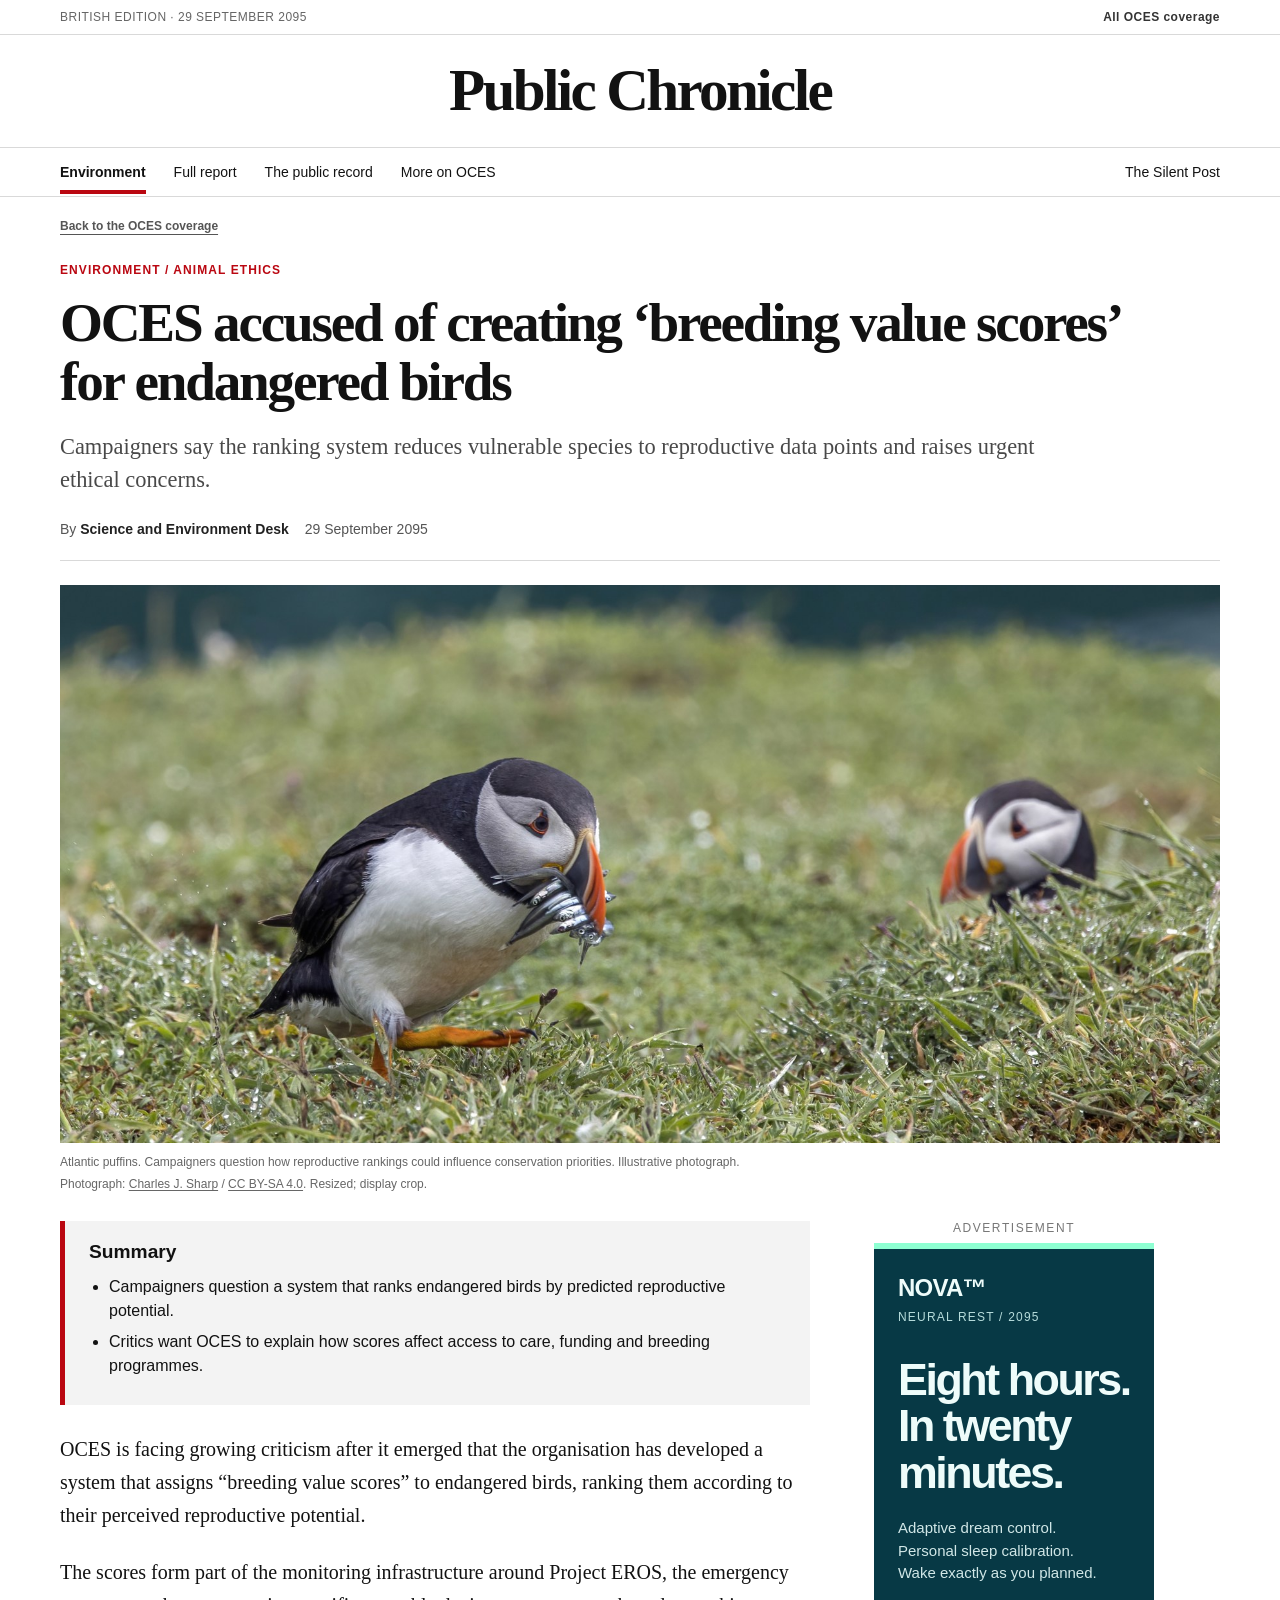
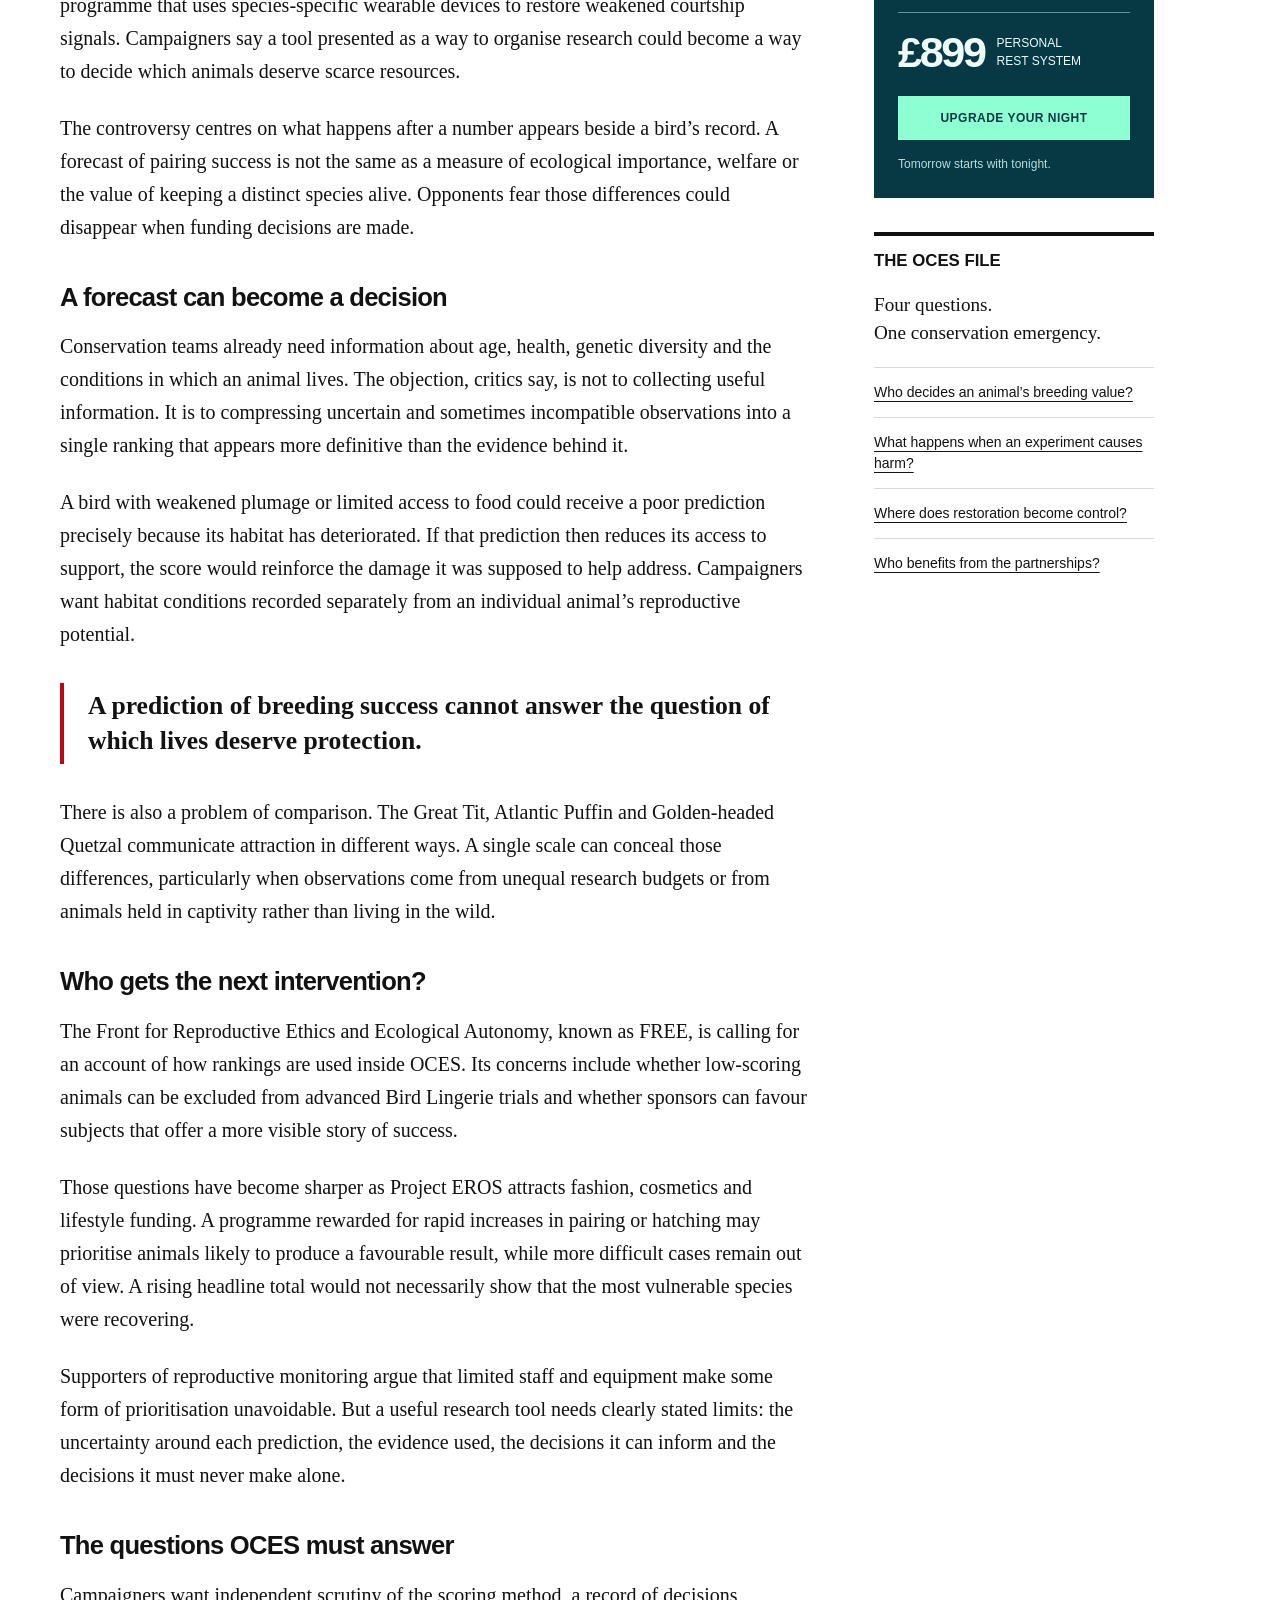
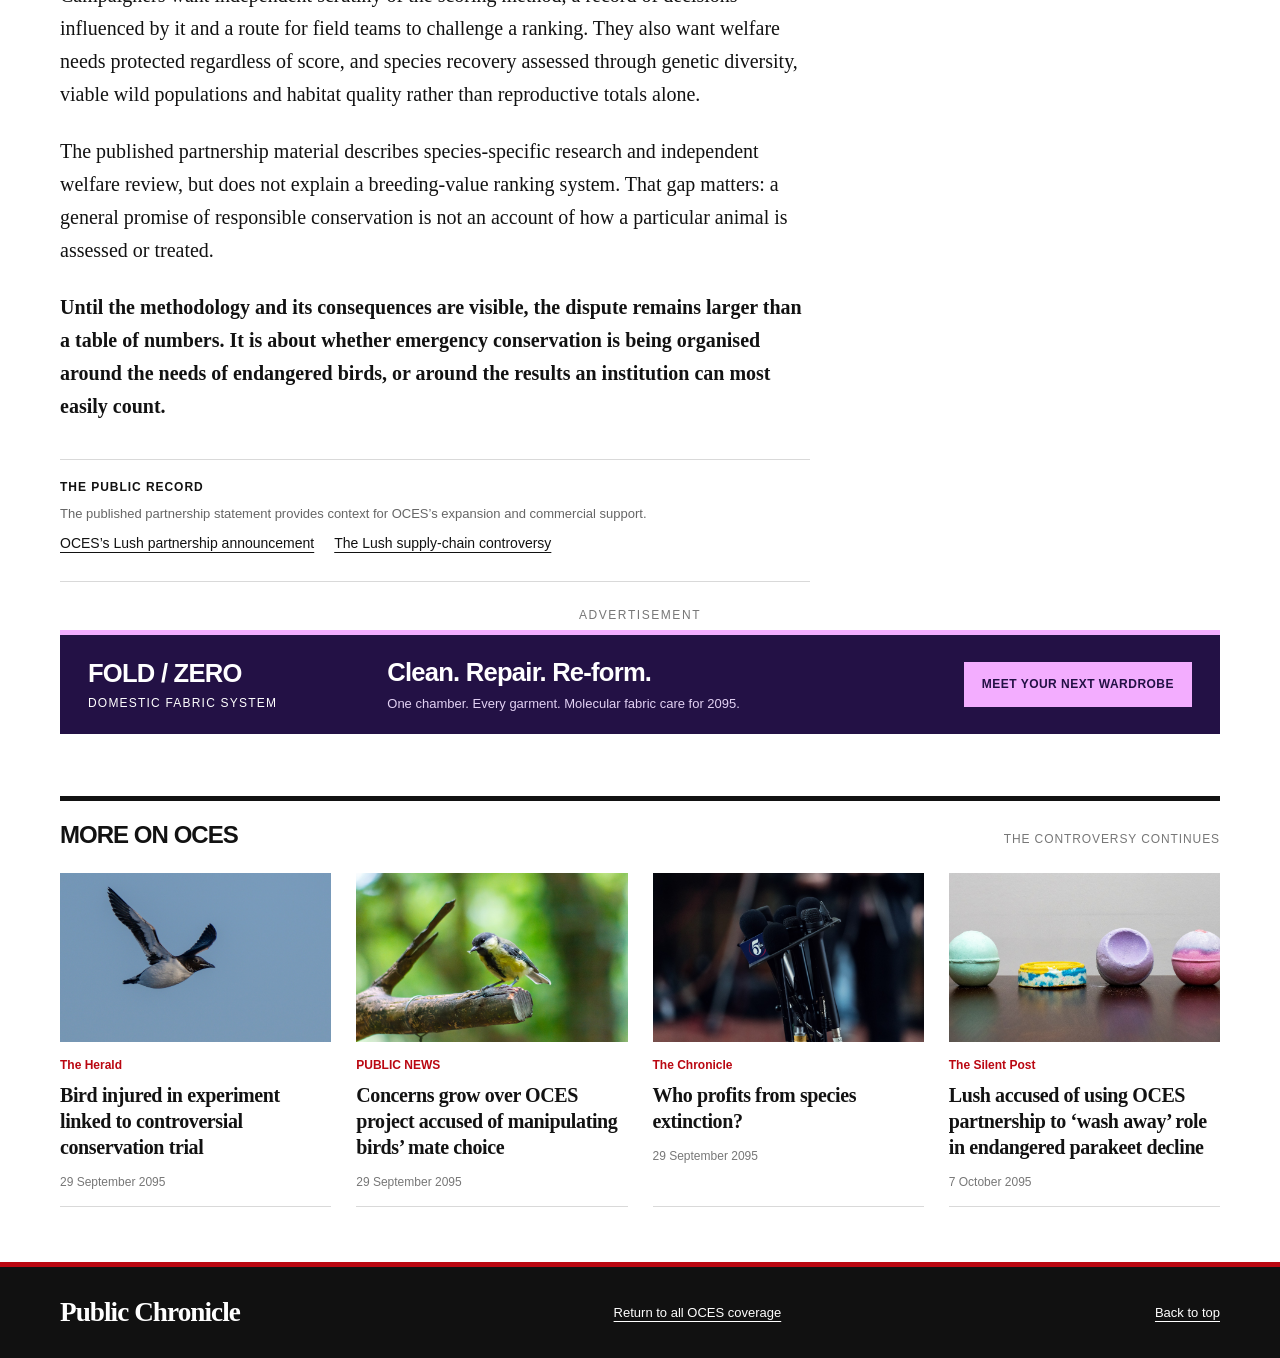
==== oces-breeding-value-scores.html @ a33e4c07 "Import complete OCES scandal news website with all assets" ====
<!doctype html>
<html lang="en-GB"><head><meta charset="utf-8"><meta name="viewport" content="width=device-width, initial-scale=1"><meta name="description" content="Campaigners say the ranking system reduces vulnerable species to reproductive data points and raises urgent ethical concerns."><meta name="theme-color" content="#ba0711"><title>OCES accused of creating ‘breeding value scores’ for endangered birds | Public Chronicle</title><link rel="stylesheet" href="reports.css"></head>
<body class="public-chronicle" id="top"><a class="skip" href="#article">Skip to article</a>
<header><div class="edition-line"><div class="wrap"><span>BRITISH EDITION · 29 SEPTEMBER 2095</span><a href="index.html#more-oces">All OCES coverage</a></div></div><div class="publication"><div class="wrap"><a class="brand" href="#top" aria-label="Public Chronicle, back to top">Public Chronicle</a></div></div><div class="news-band"><div class="wrap">NEWS</div></div><nav class="news-nav" aria-label="Article navigation"><div class="wrap"><a class="active" href="#article">Environment</a><a href="#report">Full report</a><a href="#sources">The public record</a><a href="#more-headline">More on OCES</a><a class="nav-return" href="index.html">The Silent Post</a></div></nav></header>
<main class="wrap"><a class="reading-link" href="index.html#more-oces">Back to the OCES coverage</a><article id="article" aria-labelledby="headline"><div class="section-label">Environment / Animal ethics</div><h1 class="story-title" id="headline">OCES accused of creating ‘breeding value scores’ for endangered birds</h1><p class="standfirst">Campaigners say the ranking system reduces vulnerable species to reproductive data points and raises urgent ethical concerns.</p><p class="metadata">By <strong>Science and Environment Desk</strong><time datetime="2095-09-29">29 September 2095</time></p><figure class="hero"><img src="assets/puffins.jpg" width="1800" height="1200" alt="Atlantic puffin (Fratercula arctica) carrying sand eels on Skomer Island, Wales"><figcaption>Atlantic puffins. Campaigners question how reproductive rankings could influence conservation priorities. Illustrative photograph.<span class="credit">Photograph: <a href="https://commons.wikimedia.org/wiki/File:Puffin_(Fratercula_arctica)_running_for_burrow.jpg" target="_blank" rel="noopener noreferrer">Charles J. Sharp</a> / <a href="https://creativecommons.org/licenses/by-sa/4.0/" target="_blank" rel="noopener noreferrer">CC BY-SA 4.0</a>. Resized; display crop.</span></figcaption></figure><div class="story-grid"><div><section class="summary" aria-label="Article summary"><h2>Summary</h2><ul><li>Campaigners question a system that ranks endangered birds by predicted reproductive potential.</li><li>Critics want OCES to explain how scores affect access to care, funding and breeding programmes.</li></ul></section><div class="story-body" id="report"><p>OCES is facing growing criticism after it emerged that the organisation has developed a system that assigns “breeding value scores” to endangered birds, ranking them according to their perceived reproductive potential.</p><p>The scores form part of the monitoring infrastructure around Project EROS, the emergency programme that uses species-specific wearable devices to restore weakened courtship signals. Campaigners say a tool presented as a way to organise research could become a way to decide which animals deserve scarce resources.</p><p>The controversy centres on what happens after a number appears beside a bird’s record. A forecast of pairing success is not the same as a measure of ecological importance, welfare or the value of keeping a distinct species alive. Opponents fear those differences could disappear when funding decisions are made.</p><h2>A forecast can become a decision</h2><p>Conservation teams already need information about age, health, genetic diversity and the conditions in which an animal lives. The objection, critics say, is not to collecting useful information. It is to compressing uncertain and sometimes incompatible observations into a single ranking that appears more definitive than the evidence behind it.</p><p>A bird with weakened plumage or limited access to food could receive a poor prediction precisely because its habitat has deteriorated. If that prediction then reduces its access to support, the score would reinforce the damage it was supposed to help address. Campaigners want habitat conditions recorded separately from an individual animal’s reproductive potential.</p><blockquote>A prediction of breeding success cannot answer the question of which lives deserve protection.</blockquote><p>There is also a problem of comparison. The Great Tit, Atlantic Puffin and Golden-headed Quetzal communicate attraction in different ways. A single scale can conceal those differences, particularly when observations come from unequal research budgets or from animals held in captivity rather than living in the wild.</p><h2>Who gets the next intervention?</h2><p>The Front for Reproductive Ethics and Ecological Autonomy, known as FREE, is calling for an account of how rankings are used inside OCES. Its concerns include whether low-scoring animals can be excluded from advanced Bird Lingerie trials and whether sponsors can favour subjects that offer a more visible story of success.</p><p>Those questions have become sharper as Project EROS attracts fashion, cosmetics and lifestyle funding. A programme rewarded for rapid increases in pairing or hatching may prioritise animals likely to produce a favourable result, while more difficult cases remain out of view. A rising headline total would not necessarily show that the most vulnerable species were recovering.</p><p>Supporters of reproductive monitoring argue that limited staff and equipment make some form of prioritisation unavoidable. But a useful research tool needs clearly stated limits: the uncertainty around each prediction, the evidence used, the decisions it can inform and the decisions it must never make alone.</p><h2>The questions OCES must answer</h2><p>Campaigners want independent scrutiny of the scoring method, a record of decisions influenced by it and a route for field teams to challenge a ranking. They also want welfare needs protected regardless of score, and species recovery assessed through genetic diversity, viable wild populations and habitat quality rather than reproductive totals alone.</p><p>The published partnership material describes species-specific research and independent welfare review, but does not explain a breeding-value ranking system. That gap matters: a general promise of responsible conservation is not an account of how a particular animal is assessed or treated.</p><p class="last-paragraph">Until the methodology and its consequences are visible, the dispute remains larger than a table of numbers. It is about whether emergency conservation is being organised around the needs of endangered birds, or around the results an institution can most easily count.</p></div><div class="source-material" id="sources"><strong>THE PUBLIC RECORD</strong><span class="source-description">The published partnership statement provides context for OCES’s expansion and commercial support.</span><a href="sources/OCES-partnership.html#lush-oces">OCES’s Lush partnership announcement</a><a href="index.html#article">The Lush supply-chain controversy</a></div></div><aside class="report-sidebar" aria-label="Advertisement and further reading"><div class="sidebar-ad"><span class="ad-label">ADVERTISEMENT</span><div class="sidebar-panel" data-ad><span class="ad-brand">NOVA™</span><span class="ad-category">NEURAL REST / 2095</span><h2>Eight hours.<br>In twenty<br>minutes.</h2><p>Adaptive dream control.<br>Personal sleep calibration.<br>Wake exactly as you planned.</p><div class="ad-price"><strong>£899</strong><span>PERSONAL<br>REST SYSTEM</span></div><button class="ad-button" type="button">UPGRADE YOUR NIGHT</button><small>Tomorrow starts with tonight.</small></div></div><section class="dossier"><h2>THE OCES FILE</h2><p>Four questions.<br>One conservation emergency.</p><a href="oces-breeding-value-scores.html">Who decides an animal’s breeding value?</a><a href="oces-conservation-trial-injury.html">What happens when an experiment causes harm?</a><a href="oces-mate-choice-manipulation.html">Where does restoration become control?</a><a href="who-profits-from-species-extinction.html">Who benefits from the partnerships?</a></section></aside></div></article><div class="banner-ad"><span class="ad-label">ADVERTISEMENT</span><div class="banner-content" data-ad><div class="ad-brand">FOLD / ZERO<small>DOMESTIC FABRIC SYSTEM</small></div><div><strong>Clean. Repair. Re-form.</strong><p>One chamber. Every garment. Molecular fabric care for 2095.</p></div><button class="ad-button" type="button">MEET YOUR NEXT WARDROBE</button></div></div><section class="related-news"  aria-labelledby="more-headline"><div class="related-heading"><h2 id="more-headline">MORE ON OCES</h2><span>THE CONTROVERSY CONTINUES</span></div><div class="related-grid"><a class="related-card" href="oces-conservation-trial-injury.html"><img src="assets/guillemot.jpg" width="600" height="375" loading="lazy" alt=""><span class="publisher">The Herald</span><h3>Bird injured in experiment linked to controversial conservation trial</h3><time>29 September 2095</time></a><a class="related-card" href="oces-mate-choice-manipulation.html"><img src="assets/great-tit.jpg" width="600" height="375" loading="lazy" alt=""><span class="publisher">PUBLIC NEWS</span><h3>Concerns grow over OCES project accused of manipulating birds’ mate choice</h3><time>29 September 2095</time></a><a class="related-card" href="who-profits-from-species-extinction.html"><img src="assets/press-microphones.jpg" width="600" height="375" loading="lazy" alt=""><span class="publisher">The Chronicle</span><h3>Who profits from species extinction?</h3><time>29 September 2095</time></a><a class="related-card" href="index.html"><img src="assets/lush-bath-bombs.jpg" width="600" height="375" loading="lazy" alt=""><span class="publisher">The Silent Post</span><h3>Lush accused of using OCES partnership to ‘wash away’ role in endangered parakeet decline</h3><time>7 October 2095</time></a></div></section></main>
<footer class="report-footer"><div class="wrap"><strong>Public Chronicle</strong><a href="index.html#more-oces">Return to all OCES coverage</a><a href="#top">Back to top</a></div></footer></body></html>
---- reports.css ----
:root{--red:#ba0711;--ink:#121212;--muted:#656565;--line:#d9d9d9;--paper:#fff}
*{box-sizing:border-box}html{scroll-behavior:smooth;scroll-padding-top:20px}body{margin:0;background:var(--paper);color:var(--ink);font-family:Arial,Helvetica,sans-serif}a{color:inherit}a:focus-visible,button:focus-visible{outline:3px solid #087a9a;outline-offset:5px}.wrap{width:min(1160px,calc(100% - 64px));margin:auto}.skip{position:absolute;left:16px;top:-80px;padding:12px;background:white;z-index:10}.skip:focus{top:8px}
.edition-line{border-bottom:1px solid var(--line);font-size:.75rem;color:var(--muted);padding:10px 0;letter-spacing:.04em}.edition-line .wrap{display:flex;justify-content:space-between;gap:20px}.edition-line a{text-decoration:none;font-weight:700;color:#333}.publication .wrap{min-height:112px;display:flex;align-items:center;justify-content:center}.brand{font-family:Georgia,'Times New Roman',serif;font-size:3.7rem;font-weight:700;letter-spacing:-.045em;line-height:1.1;text-decoration:none}.news-nav{border-block:1px solid var(--line)}.news-nav .wrap{display:flex;gap:28px;align-items:center;min-height:48px;overflow-x:auto}.news-nav a{padding:14px 0 10px;border-bottom:4px solid transparent;font-size:.875rem;text-decoration:none;white-space:nowrap}.news-nav .active{border-color:var(--red);font-weight:700}.nav-return{margin-left:auto}.news-band{display:none}
.reading-link{display:inline-block;font-size:.75rem;font-weight:700;margin:22px 0 30px;color:#555;text-underline-offset:4px}.section-label{font-size:.75rem;font-weight:800;text-transform:uppercase;letter-spacing:.09em;color:var(--red);margin:0 0 16px}.story-title{font-family:Georgia,'Times New Roman',serif;font-size:3.45rem;line-height:1.07;letter-spacing:-.04em;margin:0 0 20px;max-width:1080px}.standfirst{font-family:Georgia,'Times New Roman',serif;font-size:1.4rem;line-height:1.45;margin:0 0 22px;max-width:1000px;color:#494949}.metadata{font-size:.875rem;line-height:1.6;color:#555;margin:0 0 24px;padding-bottom:20px;border-bottom:1px solid var(--line)}.metadata strong{color:#222}.metadata time{display:inline-block;margin-left:16px}.hero{margin:0 0 26px}.hero img{width:100%;height:auto;aspect-ratio:2.08;object-fit:cover;display:block}.hero figcaption{font-size:.75rem;line-height:1.6;color:#666;padding:10px 0 0}.hero figcaption a{text-underline-offset:2px}.hero figcaption .credit{display:block;margin-top:3px}
.story-grid{display:grid;grid-template-columns:minmax(0,750px) 280px;gap:64px;align-items:start}.story-body{font-family:Georgia,'Times New Roman',serif;font-size:1.25rem;line-height:1.65}.story-body p{margin:0 0 24px}.story-body h2{font-family:Arial,Helvetica,sans-serif;font-size:1.6rem;letter-spacing:-.03em;line-height:1.2;margin:38px 0 18px}.story-body blockquote{border-left:4px solid var(--red);margin:32px 0;padding:6px 0 6px 24px;font-size:1.6rem;line-height:1.35;font-weight:700}.story-body .last-paragraph{font-weight:700}.summary{padding:20px 24px;background:#f3f3f3;border-left:5px solid var(--red);margin:0 0 28px;font-family:Arial,Helvetica,sans-serif}.summary h2{font-size:1.2rem;margin:0 0 12px}.summary ul{padding-left:20px;margin:0}.summary li{font-size:1rem;line-height:1.5;margin:7px 0}.source-material{margin-top:36px;padding-block:20px;border-block:1px solid var(--line);font-family:Arial,Helvetica,sans-serif}.source-material strong{display:block;font-size:.75rem;letter-spacing:.08em;margin-bottom:10px}.source-material a{display:inline-block;font-size:.875rem;margin-right:20px;margin-bottom:7px;line-height:1.5;text-underline-offset:4px}.source-material .source-description{display:block;font-size:.8125rem;color:#666;line-height:1.5;margin-bottom:10px}
.ad-label{display:block;text-align:center;color:#777;font-size:.75rem;letter-spacing:.13em;padding-bottom:8px}.banner-ad{margin-top:26px;margin-bottom:30px}.banner-content{background:#231145;color:white;display:grid;grid-template-columns:1fr 2fr auto;gap:22px;align-items:center;padding:23px 28px;border-top:5px solid #f3adff}.ad-brand{font-size:1.6rem;font-weight:900;letter-spacing:-.03em}.ad-brand small{display:block;font-size:.75rem;font-weight:400;letter-spacing:.1em;margin-top:8px}.banner-content strong{font-size:1.6rem;letter-spacing:-.03em;line-height:1.15}.banner-content p{font-size:.8125rem;margin:8px 0 0;color:#e2d1f3}.ad-button{border:0;background:#f3adff;color:#231145;padding:15px 18px;font-size:.75rem;font-weight:900;line-height:1.2;letter-spacing:.04em;cursor:pointer}.ad-button:hover{filter:brightness(1.07)}.ad-button:active{transform:translateY(1px)}
.sidebar-ad{margin-bottom:34px}.sidebar-panel{padding:25px 24px;background:#073945;color:#eefcfa;border-top:6px solid #8effd2}.sidebar-panel .ad-brand{font-size:1.5rem}.sidebar-panel .ad-category{display:block;font-size:.75rem;letter-spacing:.1em;margin-top:8px;color:#b7dddc}.sidebar-panel h2{font-size:2.8rem;line-height:1.04;letter-spacing:-.055em;margin:32px 0 22px}.sidebar-panel p{font-size:.9375rem;line-height:1.5;color:#d1e7e7;margin:0 0 24px}.sidebar-panel .ad-price{border-top:1px solid #639397;padding-top:18px;margin-top:27px;margin-bottom:22px;display:flex;align-items:center;gap:12px}.ad-price strong{font-size:2.7rem;line-height:1;letter-spacing:-.055em}.ad-price span{font-size:.75rem;line-height:1.5}.sidebar-panel .ad-button{width:100%;background:#8effd2;color:#073945}.sidebar-panel small{display:block;font-size:.75rem;line-height:1.5;color:#b7dddc;margin-top:15px}.dossier{border-top:4px solid #111;padding-top:15px}.dossier h2{font-size:1.05rem;margin:0 0 15px}.dossier p{font-family:Georgia,serif;font-size:1.2rem;line-height:1.5}.dossier a{display:block;border-top:1px solid var(--line);padding-block:14px;font-size:.875rem;line-height:1.5;text-underline-offset:4px}
.related-news{border-top:5px solid var(--ink);margin:62px 0 55px;padding-top:20px}.related-heading{display:flex;align-items:baseline;justify-content:space-between;gap:24px;margin-bottom:24px}.related-heading h2{font-family:Arial,Helvetica,sans-serif;font-size:1.5rem;font-weight:900;letter-spacing:-.04em;margin:0}.related-heading span{font-size:.75rem;letter-spacing:.075em;color:#777}.related-grid{display:grid;grid-template-columns:repeat(4,minmax(0,1fr));gap:25px}.related-card{display:block;text-decoration:none;border-bottom:1px solid var(--line);padding-bottom:16px}.related-card img{display:block;width:100%;height:auto;aspect-ratio:1.6;object-fit:cover}.related-card .publisher{display:block;color:var(--red);font-size:.75rem;font-weight:800;margin-top:15px;line-height:1.4}.related-card h3{font-family:Georgia,serif;font-size:1.25rem;line-height:1.3;letter-spacing:-.02em;margin:8px 0 12px}.related-card time{font-size:.75rem;color:#777}.related-card:hover h3{text-decoration:underline;text-decoration-color:var(--red);text-underline-offset:4px}.report-footer{background:#111;color:white;border-top:5px solid var(--red);padding:30px 0;margin-top:30px}.report-footer .wrap{display:flex;justify-content:space-between;align-items:center;gap:25px}.report-footer strong{font-family:Georgia,serif;font-size:1.7rem;letter-spacing:-.035em}.report-footer a{font-size:.8125rem;text-underline-offset:4px}
.herald .publication{background:#b7070d;color:white}.herald .publication .wrap{justify-content:flex-start}.herald .brand{font-size:4.6rem;font-weight:400}.herald .story-title{text-transform:uppercase;font-family:Impact,'Arial Narrow',Arial,sans-serif;font-weight:900;font-size:3.55rem;line-height:1.02;letter-spacing:-.025em;margin:0;max-width:none}.herald .hero,.public-news .hero{margin-bottom:0}.herald .headline-panel,.public-news .headline-panel{background:#080808;color:white;padding:25px 28px;margin-bottom:24px}.herald .hero figcaption,.public-news .hero figcaption{background:#f3f3f3;padding:10px 14px}.herald .summary h2{color:var(--red);font-family:Georgia,serif;font-size:1.5rem}.herald .standfirst{font-family:Arial,Helvetica,sans-serif;font-size:1.15rem}.public-news .publication .wrap{justify-content:flex-start;min-height:104px}.public-news .brand{font-family:Arial,Helvetica,sans-serif;font-weight:400;font-size:2.7rem;letter-spacing:.035em;display:flex;gap:15px;align-items:center}.tile-letters{display:flex;gap:5px}.tile-letters b{background:black;color:white;padding:5px 9px;font-size:1.7rem;font-weight:700}.public-news .news-band{display:block;background:#bd0307;color:white;font-size:2.8rem;font-weight:900;padding:12px 0;letter-spacing:-.035em}.public-news .story-title{font-size:2.8rem;line-height:1.15;margin:0}.public-news .summary{border-left:0}.public-news .summary h2{font-size:1.6rem}.public-news .story-body{font-family:Arial,Helvetica,sans-serif;font-size:1.125rem;line-height:1.65}.public-news .metadata{font-size:1rem}.chronicle{--red:#1a3440}.chronicle .brand{font-size:4.7rem;font-weight:900;letter-spacing:-.06em}.chronicle .publication .wrap{justify-content:flex-start}.chronicle .news-nav{background:#152934;color:white;border:0}.chronicle .news-nav .active{border-color:white}.chronicle .story-title{font-size:4.25rem;line-height:1.03}.chronicle .standfirst{font-size:1.4rem}.chronicle .section-label{font-size:.75rem;letter-spacing:.14em}.chronicle .story-body blockquote{color:#1a3440}
@media(max-width:1050px){.story-grid{grid-template-columns:minmax(0,1fr) 250px;gap:36px}.story-title{font-size:3rem}.brand{font-size:3.2rem}.chronicle .brand{font-size:4rem}.chronicle .story-title{font-size:3.5rem}.banner-content{grid-template-columns:1fr 1.6fr}.banner-content .ad-button{grid-column:1/-1;justify-self:start}.related-grid{gap:20px}}
@media(max-width:780px){.wrap{width:calc(100% - 40px)}.publication .wrap{min-height:90px}.news-nav .wrap{gap:23px}.nav-return{margin-left:0}.story-grid{display:block}.report-sidebar{display:grid;grid-template-columns:1fr 1fr;gap:25px;margin-top:40px}.story-title{font-size:2.8rem}.standfirst{font-size:1.3rem}.related-grid{grid-template-columns:repeat(2,minmax(0,1fr))}.report-footer .wrap{align-items:flex-start}.banner-content strong{font-size:1.3rem}.chronicle .story-title{font-size:3rem}.hero img{aspect-ratio:1.7}.sidebar-ad{margin:0}}
@media(max-width:520px){.wrap{width:calc(100% - 32px)}.edition-line{font-size:.75rem}.edition-line .wrap{flex-wrap:wrap;gap:5px}.publication .wrap{min-height:82px}.brand{font-size:2.25rem}.herald .brand{font-size:3.25rem}.chronicle .brand{font-size:3.1rem}.public-news .brand{font-size:1.55rem;gap:8px}.tile-letters{gap:3px}.tile-letters b{font-size:1.05rem;padding:4px 5px}.public-news .publication .wrap{min-height:80px}.public-news .news-band{font-size:2.5rem}.news-nav .wrap{gap:20px}.news-nav a{font-size:.8125rem}.reading-link{margin:19px 0 26px}.story-title{font-size:2.25rem;line-height:1.1}.chronicle .story-title{font-size:2.55rem}.herald .story-title{font-size:2.35rem}.public-news .story-title{font-size:2.05rem}.standfirst,.chronicle .standfirst{font-size:1.2rem}.metadata{font-size:.8125rem}.metadata time{display:block;margin:4px 0 0}.hero img{aspect-ratio:1.4}.herald .headline-panel,.public-news .headline-panel{padding:21px 19px}.story-body{font-size:1.125rem;line-height:1.65}.story-body h2{font-size:1.4rem}.story-body blockquote{font-size:1.35rem;padding-left:18px}.summary{padding:19px 18px}.summary li{font-size:.9375rem}.report-sidebar{display:block}.dossier{margin-top:30px}.banner-content{padding:23px 20px;grid-template-columns:1fr;gap:15px}.banner-content .ad-button{grid-column:auto;width:100%}.banner-content strong{font-size:1.65rem}.ad-brand{font-size:1.5rem}.related-news{margin-top:45px}.related-heading{display:block}.related-heading span{display:block;margin-top:9px}.related-grid{gap:25px 16px}.related-card h3{font-size:1.05rem}.related-card .publisher,.related-card time{font-size:.75rem}.report-footer .wrap{flex-direction:column;gap:18px}}
@media print{.edition-line,.news-nav,.banner-ad,.report-sidebar,.reading-link,.related-news,.report-footer,.skip{display:none}.wrap{width:100%}.story-grid{display:block}.story-body{font-size:12pt}.story-title,.herald .story-title,.public-news .story-title,.chronicle .story-title{font-size:26pt}.headline-panel{color:black!important;background:white!important;padding:0!important}.publication{color:black!important;background:white!important}.hero img{max-height:300px;object-fit:contain}.story-body h2{break-after:avoid}}
.herald .story-title{font-weight:400;letter-spacing:.015em}
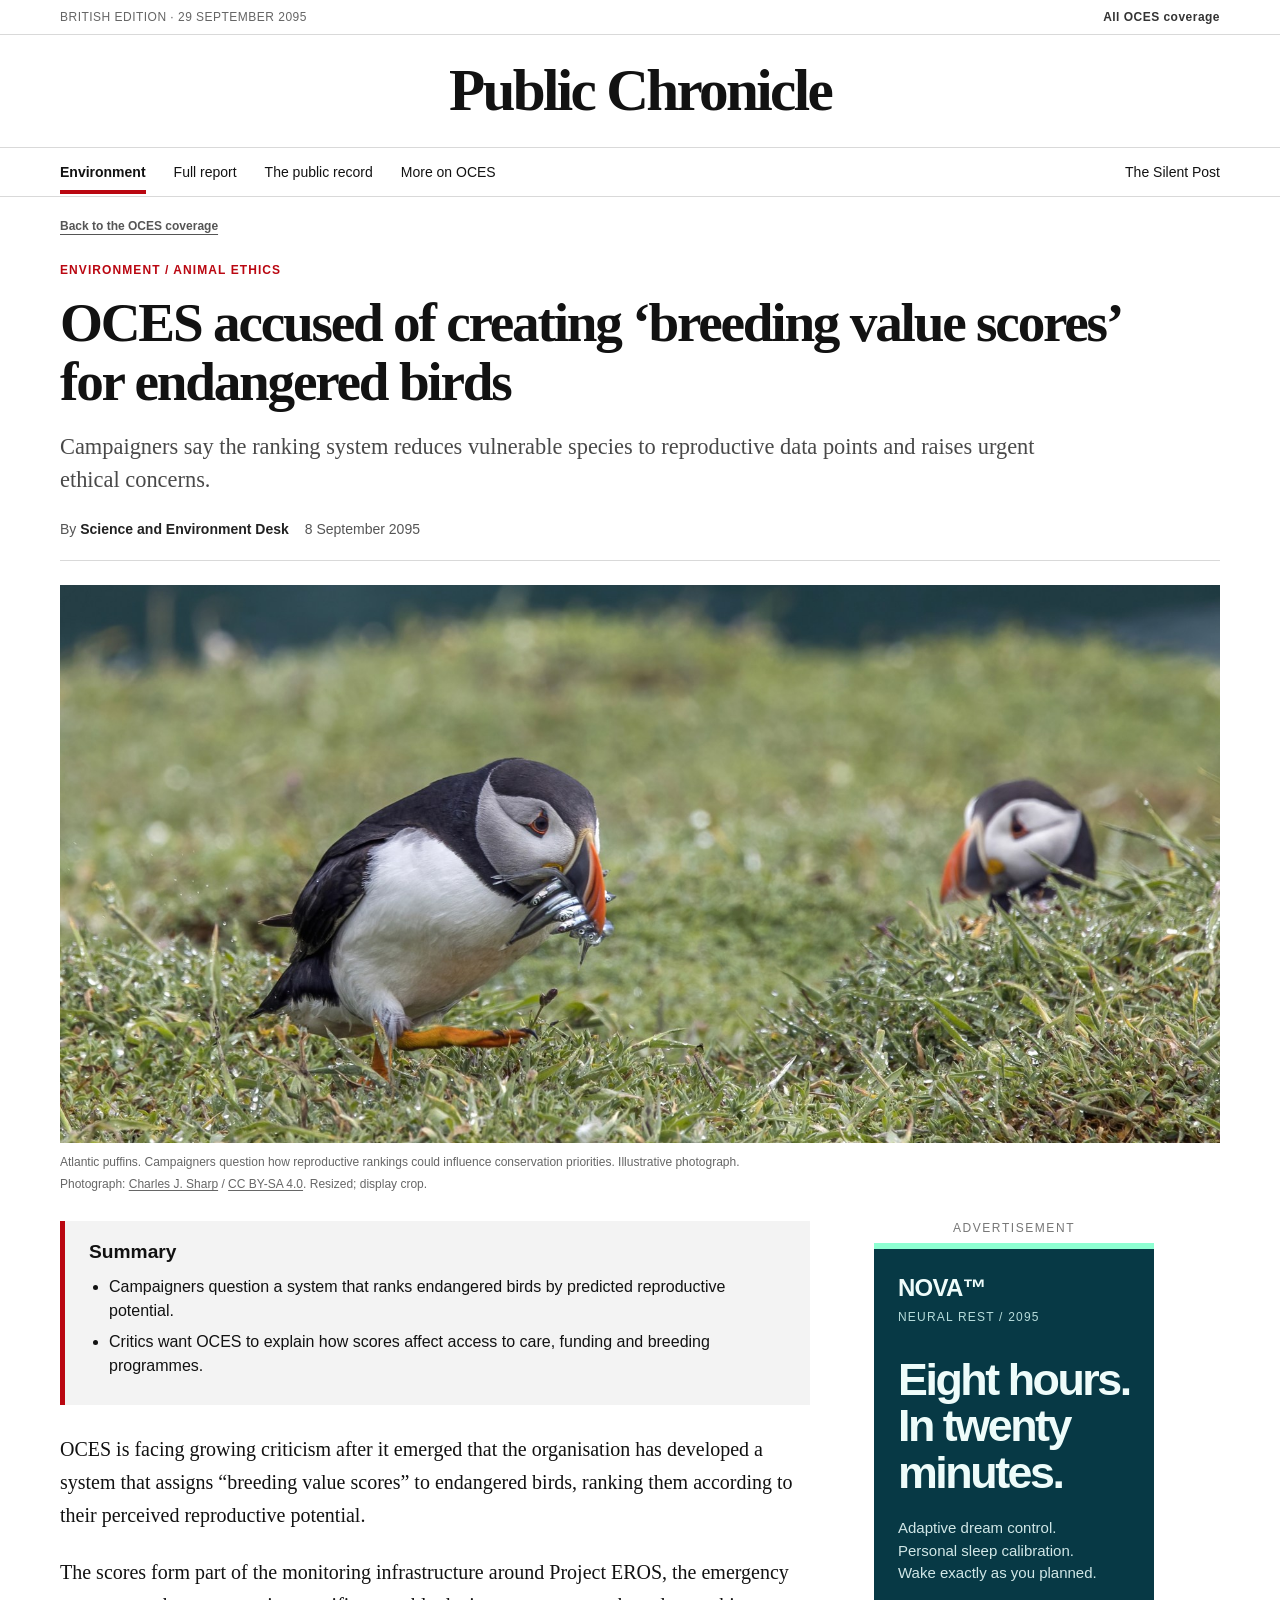
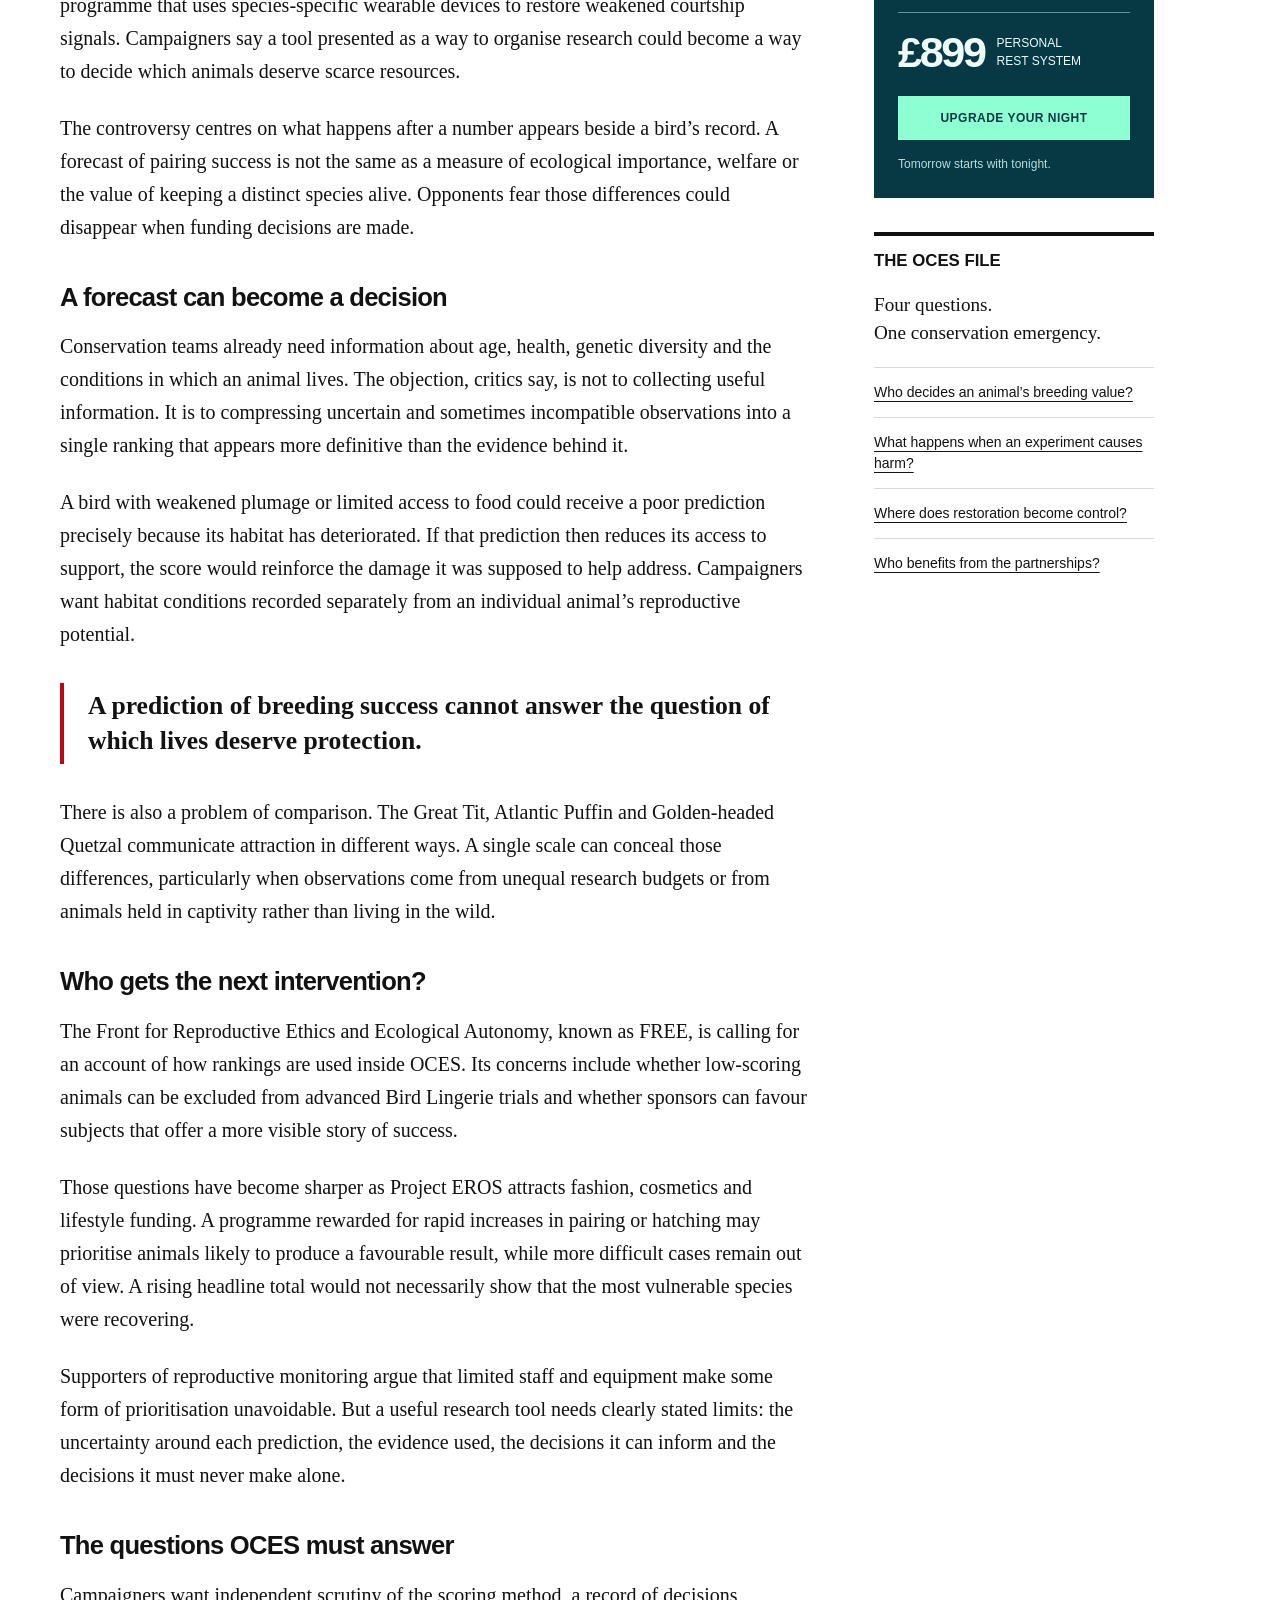
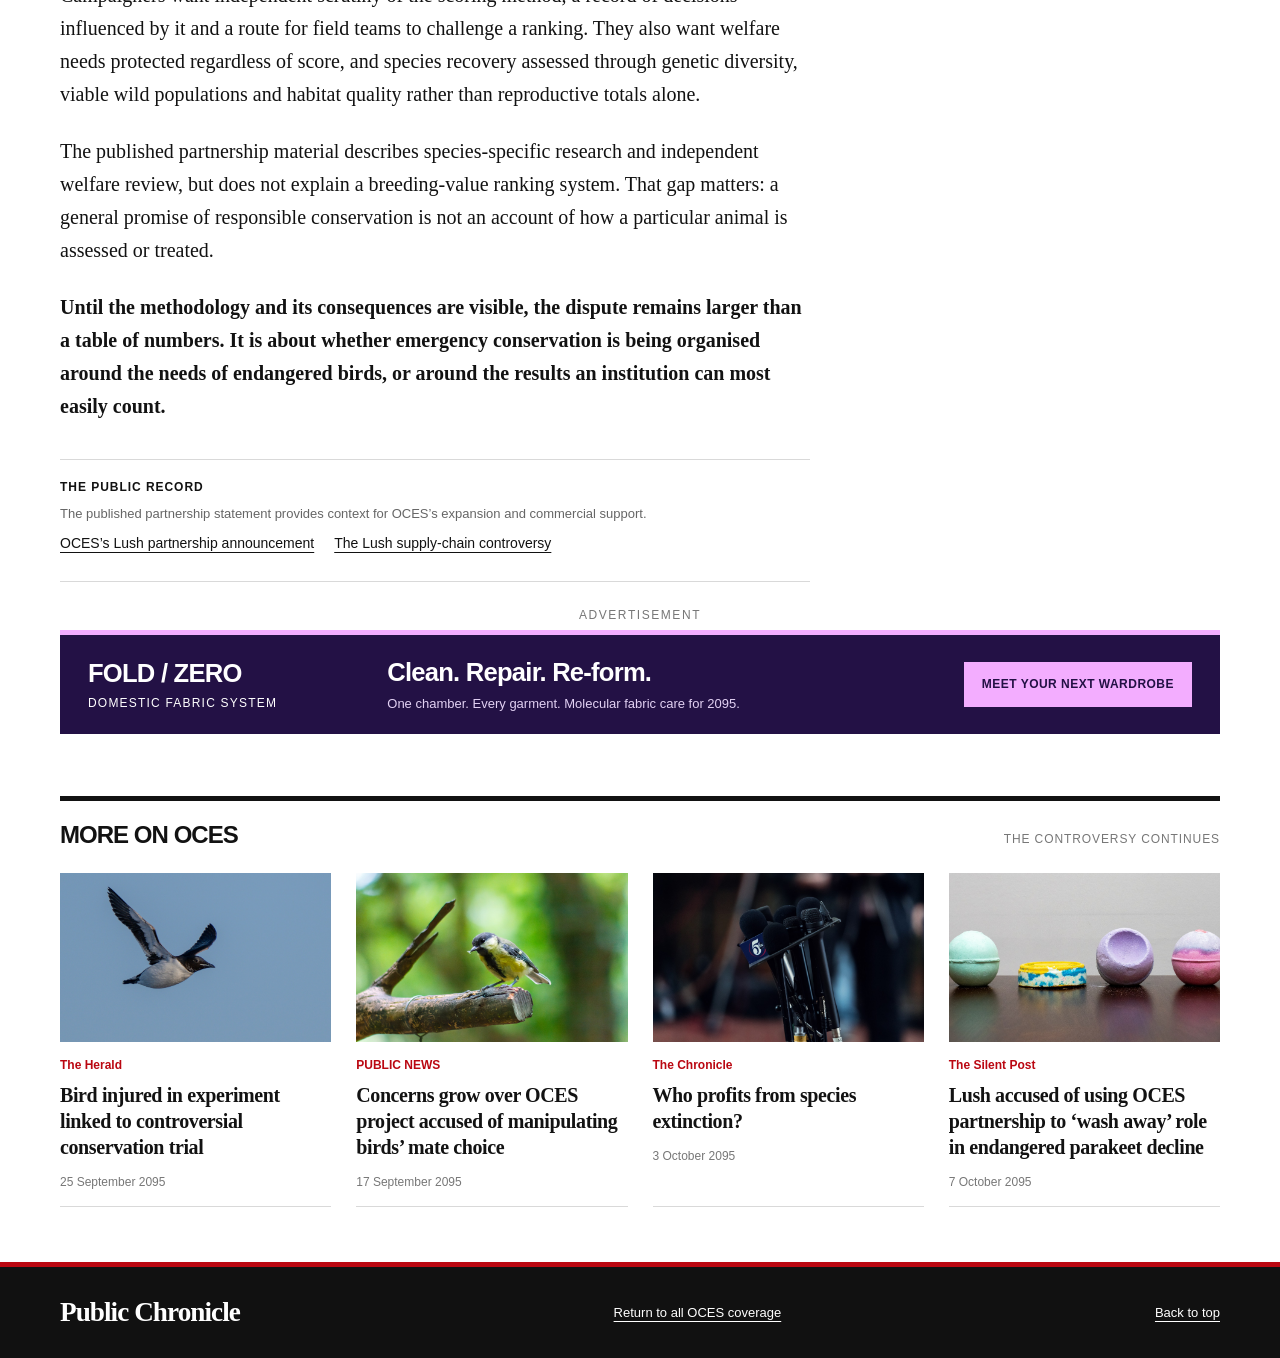
==== commit 18da1107: "Stagger OCES report publication dates across September and October 2095" ====
--- a/oces-breeding-value-scores.html
+++ b/oces-breeding-value-scores.html
@@ -2,5 +2,5 @@
 <html lang="en-GB"><head><meta charset="utf-8"><meta name="viewport" content="width=device-width, initial-scale=1"><meta name="description" content="Campaigners say the ranking system reduces vulnerable species to reproductive data points and raises urgent ethical concerns."><meta name="theme-color" content="#ba0711"><title>OCES accused of creating ‘breeding value scores’ for endangered birds | Public Chronicle</title><link rel="stylesheet" href="reports.css"></head>
 <body class="public-chronicle" id="top"><a class="skip" href="#article">Skip to article</a>
 <header><div class="edition-line"><div class="wrap"><span>BRITISH EDITION · 29 SEPTEMBER 2095</span><a href="index.html#more-oces">All OCES coverage</a></div></div><div class="publication"><div class="wrap"><a class="brand" href="#top" aria-label="Public Chronicle, back to top">Public Chronicle</a></div></div><div class="news-band"><div class="wrap">NEWS</div></div><nav class="news-nav" aria-label="Article navigation"><div class="wrap"><a class="active" href="#article">Environment</a><a href="#report">Full report</a><a href="#sources">The public record</a><a href="#more-headline">More on OCES</a><a class="nav-return" href="index.html">The Silent Post</a></div></nav></header>
-<main class="wrap"><a class="reading-link" href="index.html#more-oces">Back to the OCES coverage</a><article id="article" aria-labelledby="headline"><div class="section-label">Environment / Animal ethics</div><h1 class="story-title" id="headline">OCES accused of creating ‘breeding value scores’ for endangered birds</h1><p class="standfirst">Campaigners say the ranking system reduces vulnerable species to reproductive data points and raises urgent ethical concerns.</p><p class="metadata">By <strong>Science and Environment Desk</strong><time datetime="2095-09-29">29 September 2095</time></p><figure class="hero"><img src="assets/puffins.jpg" width="1800" height="1200" alt="Atlantic puffin (Fratercula arctica) carrying sand eels on Skomer Island, Wales"><figcaption>Atlantic puffins. Campaigners question how reproductive rankings could influence conservation priorities. Illustrative photograph.<span class="credit">Photograph: <a href="https://commons.wikimedia.org/wiki/File:Puffin_(Fratercula_arctica)_running_for_burrow.jpg" target="_blank" rel="noopener noreferrer">Charles J. Sharp</a> / <a href="https://creativecommons.org/licenses/by-sa/4.0/" target="_blank" rel="noopener noreferrer">CC BY-SA 4.0</a>. Resized; display crop.</span></figcaption></figure><div class="story-grid"><div><section class="summary" aria-label="Article summary"><h2>Summary</h2><ul><li>Campaigners question a system that ranks endangered birds by predicted reproductive potential.</li><li>Critics want OCES to explain how scores affect access to care, funding and breeding programmes.</li></ul></section><div class="story-body" id="report"><p>OCES is facing growing criticism after it emerged that the organisation has developed a system that assigns “breeding value scores” to endangered birds, ranking them according to their perceived reproductive potential.</p><p>The scores form part of the monitoring infrastructure around Project EROS, the emergency programme that uses species-specific wearable devices to restore weakened courtship signals. Campaigners say a tool presented as a way to organise research could become a way to decide which animals deserve scarce resources.</p><p>The controversy centres on what happens after a number appears beside a bird’s record. A forecast of pairing success is not the same as a measure of ecological importance, welfare or the value of keeping a distinct species alive. Opponents fear those differences could disappear when funding decisions are made.</p><h2>A forecast can become a decision</h2><p>Conservation teams already need information about age, health, genetic diversity and the conditions in which an animal lives. The objection, critics say, is not to collecting useful information. It is to compressing uncertain and sometimes incompatible observations into a single ranking that appears more definitive than the evidence behind it.</p><p>A bird with weakened plumage or limited access to food could receive a poor prediction precisely because its habitat has deteriorated. If that prediction then reduces its access to support, the score would reinforce the damage it was supposed to help address. Campaigners want habitat conditions recorded separately from an individual animal’s reproductive potential.</p><blockquote>A prediction of breeding success cannot answer the question of which lives deserve protection.</blockquote><p>There is also a problem of comparison. The Great Tit, Atlantic Puffin and Golden-headed Quetzal communicate attraction in different ways. A single scale can conceal those differences, particularly when observations come from unequal research budgets or from animals held in captivity rather than living in the wild.</p><h2>Who gets the next intervention?</h2><p>The Front for Reproductive Ethics and Ecological Autonomy, known as FREE, is calling for an account of how rankings are used inside OCES. Its concerns include whether low-scoring animals can be excluded from advanced Bird Lingerie trials and whether sponsors can favour subjects that offer a more visible story of success.</p><p>Those questions have become sharper as Project EROS attracts fashion, cosmetics and lifestyle funding. A programme rewarded for rapid increases in pairing or hatching may prioritise animals likely to produce a favourable result, while more difficult cases remain out of view. A rising headline total would not necessarily show that the most vulnerable species were recovering.</p><p>Supporters of reproductive monitoring argue that limited staff and equipment make some form of prioritisation unavoidable. But a useful research tool needs clearly stated limits: the uncertainty around each prediction, the evidence used, the decisions it can inform and the decisions it must never make alone.</p><h2>The questions OCES must answer</h2><p>Campaigners want independent scrutiny of the scoring method, a record of decisions influenced by it and a route for field teams to challenge a ranking. They also want welfare needs protected regardless of score, and species recovery assessed through genetic diversity, viable wild populations and habitat quality rather than reproductive totals alone.</p><p>The published partnership material describes species-specific research and independent welfare review, but does not explain a breeding-value ranking system. That gap matters: a general promise of responsible conservation is not an account of how a particular animal is assessed or treated.</p><p class="last-paragraph">Until the methodology and its consequences are visible, the dispute remains larger than a table of numbers. It is about whether emergency conservation is being organised around the needs of endangered birds, or around the results an institution can most easily count.</p></div><div class="source-material" id="sources"><strong>THE PUBLIC RECORD</strong><span class="source-description">The published partnership statement provides context for OCES’s expansion and commercial support.</span><a href="sources/OCES-partnership.html#lush-oces">OCES’s Lush partnership announcement</a><a href="index.html#article">The Lush supply-chain controversy</a></div></div><aside class="report-sidebar" aria-label="Advertisement and further reading"><div class="sidebar-ad"><span class="ad-label">ADVERTISEMENT</span><div class="sidebar-panel" data-ad><span class="ad-brand">NOVA™</span><span class="ad-category">NEURAL REST / 2095</span><h2>Eight hours.<br>In twenty<br>minutes.</h2><p>Adaptive dream control.<br>Personal sleep calibration.<br>Wake exactly as you planned.</p><div class="ad-price"><strong>£899</strong><span>PERSONAL<br>REST SYSTEM</span></div><button class="ad-button" type="button">UPGRADE YOUR NIGHT</button><small>Tomorrow starts with tonight.</small></div></div><section class="dossier"><h2>THE OCES FILE</h2><p>Four questions.<br>One conservation emergency.</p><a href="oces-breeding-value-scores.html">Who decides an animal’s breeding value?</a><a href="oces-conservation-trial-injury.html">What happens when an experiment causes harm?</a><a href="oces-mate-choice-manipulation.html">Where does restoration become control?</a><a href="who-profits-from-species-extinction.html">Who benefits from the partnerships?</a></section></aside></div></article><div class="banner-ad"><span class="ad-label">ADVERTISEMENT</span><div class="banner-content" data-ad><div class="ad-brand">FOLD / ZERO<small>DOMESTIC FABRIC SYSTEM</small></div><div><strong>Clean. Repair. Re-form.</strong><p>One chamber. Every garment. Molecular fabric care for 2095.</p></div><button class="ad-button" type="button">MEET YOUR NEXT WARDROBE</button></div></div><section class="related-news"  aria-labelledby="more-headline"><div class="related-heading"><h2 id="more-headline">MORE ON OCES</h2><span>THE CONTROVERSY CONTINUES</span></div><div class="related-grid"><a class="related-card" href="oces-conservation-trial-injury.html"><img src="assets/guillemot.jpg" width="600" height="375" loading="lazy" alt=""><span class="publisher">The Herald</span><h3>Bird injured in experiment linked to controversial conservation trial</h3><time>29 September 2095</time></a><a class="related-card" href="oces-mate-choice-manipulation.html"><img src="assets/great-tit.jpg" width="600" height="375" loading="lazy" alt=""><span class="publisher">PUBLIC NEWS</span><h3>Concerns grow over OCES project accused of manipulating birds’ mate choice</h3><time>29 September 2095</time></a><a class="related-card" href="who-profits-from-species-extinction.html"><img src="assets/press-microphones.jpg" width="600" height="375" loading="lazy" alt=""><span class="publisher">The Chronicle</span><h3>Who profits from species extinction?</h3><time>29 September 2095</time></a><a class="related-card" href="index.html"><img src="assets/lush-bath-bombs.jpg" width="600" height="375" loading="lazy" alt=""><span class="publisher">The Silent Post</span><h3>Lush accused of using OCES partnership to ‘wash away’ role in endangered parakeet decline</h3><time>7 October 2095</time></a></div></section></main>
+<main class="wrap"><a class="reading-link" href="index.html#more-oces">Back to the OCES coverage</a><article id="article" aria-labelledby="headline"><div class="section-label">Environment / Animal ethics</div><h1 class="story-title" id="headline">OCES accused of creating ‘breeding value scores’ for endangered birds</h1><p class="standfirst">Campaigners say the ranking system reduces vulnerable species to reproductive data points and raises urgent ethical concerns.</p><p class="metadata">By <strong>Science and Environment Desk</strong><time datetime="2095-09-08">8 September 2095</time></p><figure class="hero"><img src="assets/puffins.jpg" width="1800" height="1200" alt="Atlantic puffin (Fratercula arctica) carrying sand eels on Skomer Island, Wales"><figcaption>Atlantic puffins. Campaigners question how reproductive rankings could influence conservation priorities. Illustrative photograph.<span class="credit">Photograph: <a href="https://commons.wikimedia.org/wiki/File:Puffin_(Fratercula_arctica)_running_for_burrow.jpg" target="_blank" rel="noopener noreferrer">Charles J. Sharp</a> / <a href="https://creativecommons.org/licenses/by-sa/4.0/" target="_blank" rel="noopener noreferrer">CC BY-SA 4.0</a>. Resized; display crop.</span></figcaption></figure><div class="story-grid"><div><section class="summary" aria-label="Article summary"><h2>Summary</h2><ul><li>Campaigners question a system that ranks endangered birds by predicted reproductive potential.</li><li>Critics want OCES to explain how scores affect access to care, funding and breeding programmes.</li></ul></section><div class="story-body" id="report"><p>OCES is facing growing criticism after it emerged that the organisation has developed a system that assigns “breeding value scores” to endangered birds, ranking them according to their perceived reproductive potential.</p><p>The scores form part of the monitoring infrastructure around Project EROS, the emergency programme that uses species-specific wearable devices to restore weakened courtship signals. Campaigners say a tool presented as a way to organise research could become a way to decide which animals deserve scarce resources.</p><p>The controversy centres on what happens after a number appears beside a bird’s record. A forecast of pairing success is not the same as a measure of ecological importance, welfare or the value of keeping a distinct species alive. Opponents fear those differences could disappear when funding decisions are made.</p><h2>A forecast can become a decision</h2><p>Conservation teams already need information about age, health, genetic diversity and the conditions in which an animal lives. The objection, critics say, is not to collecting useful information. It is to compressing uncertain and sometimes incompatible observations into a single ranking that appears more definitive than the evidence behind it.</p><p>A bird with weakened plumage or limited access to food could receive a poor prediction precisely because its habitat has deteriorated. If that prediction then reduces its access to support, the score would reinforce the damage it was supposed to help address. Campaigners want habitat conditions recorded separately from an individual animal’s reproductive potential.</p><blockquote>A prediction of breeding success cannot answer the question of which lives deserve protection.</blockquote><p>There is also a problem of comparison. The Great Tit, Atlantic Puffin and Golden-headed Quetzal communicate attraction in different ways. A single scale can conceal those differences, particularly when observations come from unequal research budgets or from animals held in captivity rather than living in the wild.</p><h2>Who gets the next intervention?</h2><p>The Front for Reproductive Ethics and Ecological Autonomy, known as FREE, is calling for an account of how rankings are used inside OCES. Its concerns include whether low-scoring animals can be excluded from advanced Bird Lingerie trials and whether sponsors can favour subjects that offer a more visible story of success.</p><p>Those questions have become sharper as Project EROS attracts fashion, cosmetics and lifestyle funding. A programme rewarded for rapid increases in pairing or hatching may prioritise animals likely to produce a favourable result, while more difficult cases remain out of view. A rising headline total would not necessarily show that the most vulnerable species were recovering.</p><p>Supporters of reproductive monitoring argue that limited staff and equipment make some form of prioritisation unavoidable. But a useful research tool needs clearly stated limits: the uncertainty around each prediction, the evidence used, the decisions it can inform and the decisions it must never make alone.</p><h2>The questions OCES must answer</h2><p>Campaigners want independent scrutiny of the scoring method, a record of decisions influenced by it and a route for field teams to challenge a ranking. They also want welfare needs protected regardless of score, and species recovery assessed through genetic diversity, viable wild populations and habitat quality rather than reproductive totals alone.</p><p>The published partnership material describes species-specific research and independent welfare review, but does not explain a breeding-value ranking system. That gap matters: a general promise of responsible conservation is not an account of how a particular animal is assessed or treated.</p><p class="last-paragraph">Until the methodology and its consequences are visible, the dispute remains larger than a table of numbers. It is about whether emergency conservation is being organised around the needs of endangered birds, or around the results an institution can most easily count.</p></div><div class="source-material" id="sources"><strong>THE PUBLIC RECORD</strong><span class="source-description">The published partnership statement provides context for OCES’s expansion and commercial support.</span><a href="sources/OCES-partnership.html#lush-oces">OCES’s Lush partnership announcement</a><a href="index.html#article">The Lush supply-chain controversy</a></div></div><aside class="report-sidebar" aria-label="Advertisement and further reading"><div class="sidebar-ad"><span class="ad-label">ADVERTISEMENT</span><div class="sidebar-panel" data-ad><span class="ad-brand">NOVA™</span><span class="ad-category">NEURAL REST / 2095</span><h2>Eight hours.<br>In twenty<br>minutes.</h2><p>Adaptive dream control.<br>Personal sleep calibration.<br>Wake exactly as you planned.</p><div class="ad-price"><strong>£899</strong><span>PERSONAL<br>REST SYSTEM</span></div><button class="ad-button" type="button">UPGRADE YOUR NIGHT</button><small>Tomorrow starts with tonight.</small></div></div><section class="dossier"><h2>THE OCES FILE</h2><p>Four questions.<br>One conservation emergency.</p><a href="oces-breeding-value-scores.html">Who decides an animal’s breeding value?</a><a href="oces-conservation-trial-injury.html">What happens when an experiment causes harm?</a><a href="oces-mate-choice-manipulation.html">Where does restoration become control?</a><a href="who-profits-from-species-extinction.html">Who benefits from the partnerships?</a></section></aside></div></article><div class="banner-ad"><span class="ad-label">ADVERTISEMENT</span><div class="banner-content" data-ad><div class="ad-brand">FOLD / ZERO<small>DOMESTIC FABRIC SYSTEM</small></div><div><strong>Clean. Repair. Re-form.</strong><p>One chamber. Every garment. Molecular fabric care for 2095.</p></div><button class="ad-button" type="button">MEET YOUR NEXT WARDROBE</button></div></div><section class="related-news"  aria-labelledby="more-headline"><div class="related-heading"><h2 id="more-headline">MORE ON OCES</h2><span>THE CONTROVERSY CONTINUES</span></div><div class="related-grid"><a class="related-card" href="oces-conservation-trial-injury.html"><img src="assets/guillemot.jpg" width="600" height="375" loading="lazy" alt=""><span class="publisher">The Herald</span><h3>Bird injured in experiment linked to controversial conservation trial</h3><time>25 September 2095</time></a><a class="related-card" href="oces-mate-choice-manipulation.html"><img src="assets/great-tit.jpg" width="600" height="375" loading="lazy" alt=""><span class="publisher">PUBLIC NEWS</span><h3>Concerns grow over OCES project accused of manipulating birds’ mate choice</h3><time>17 September 2095</time></a><a class="related-card" href="who-profits-from-species-extinction.html"><img src="assets/press-microphones.jpg" width="600" height="375" loading="lazy" alt=""><span class="publisher">The Chronicle</span><h3>Who profits from species extinction?</h3><time>3 October 2095</time></a><a class="related-card" href="index.html"><img src="assets/lush-bath-bombs.jpg" width="600" height="375" loading="lazy" alt=""><span class="publisher">The Silent Post</span><h3>Lush accused of using OCES partnership to ‘wash away’ role in endangered parakeet decline</h3><time>7 October 2095</time></a></div></section></main>
 <footer class="report-footer"><div class="wrap"><strong>Public Chronicle</strong><a href="index.html#more-oces">Return to all OCES coverage</a><a href="#top">Back to top</a></div></footer></body></html>
